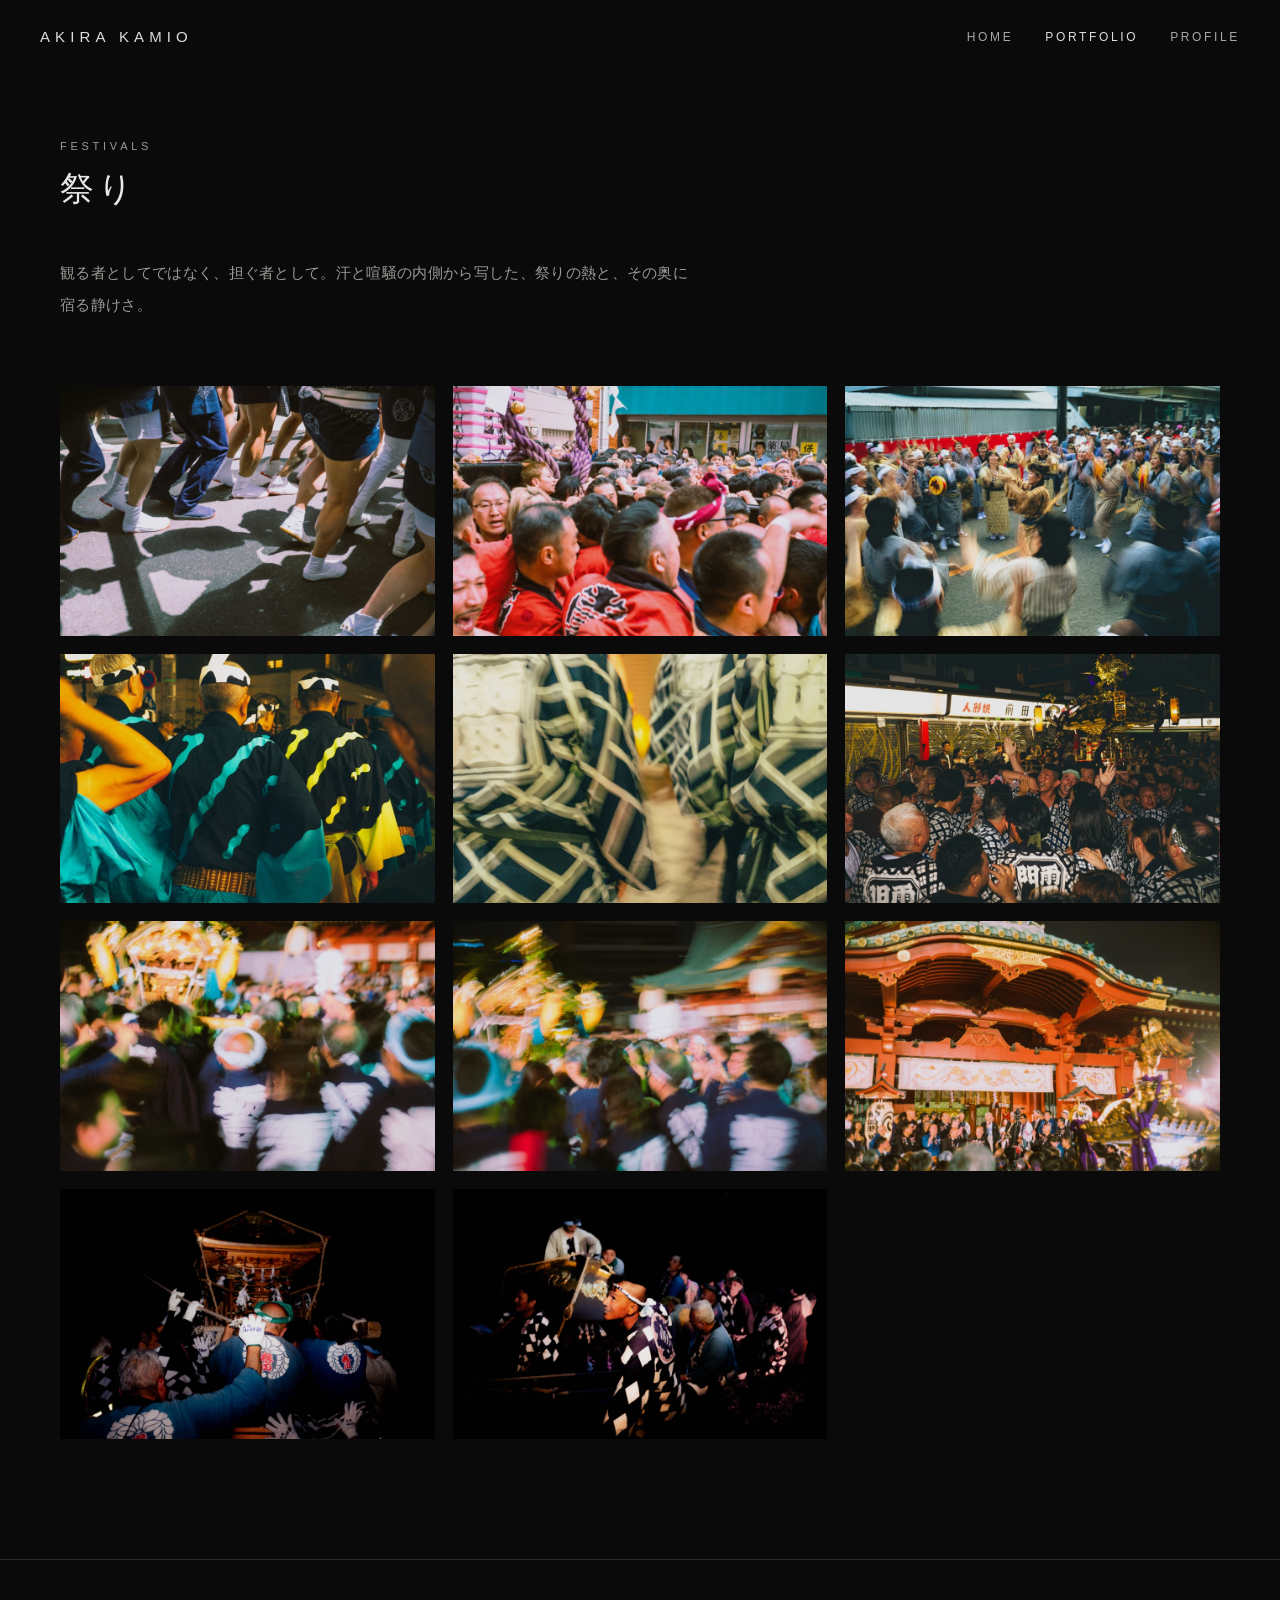
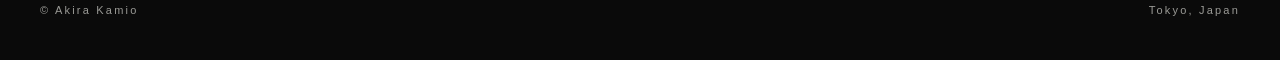
==== festivals.html @ dbfdaf99 "Add Festivals gallery (11 works, day-to-night sequence) Co-Authored-By: Claude Fable 5 <noreply@anth" ====
<!DOCTYPE html>
<html lang="ja">
<head>
<meta charset="UTF-8">
<meta name="viewport" content="width=device-width, initial-scale=1.0">
<title>祭り | AKIRA KAMIO</title>
<link rel="stylesheet" href="css/style.css">
</head>
<body>

<header class="site-header">
  <a class="brand" href="index.html">Akira Kamio</a>
  <nav class="nav">
    <a href="index.html">Home</a>
    <a href="portfolio.html" class="active">Portfolio</a>
    <a href="profile.html">Profile</a>
  </nav>
</header>

<main class="section" style="padding-top:140px">
  <p class="section-label">Festivals</p>
  <h2 class="section-title">祭り</h2>

  <div class="gallery-intro">
    <p>観る者としてではなく、担ぐ者として。汗と喧騒の内側から写した、祭りの熱と、その奥に宿る静けさ。</p>
  </div>

  <div class="grid">
    <a href="images/festivals/full/festival-01.jpg"><img src="images/festivals/thumb/festival-01.jpg" alt="" loading="lazy"></a>
    <a href="images/festivals/full/festival-02.jpg"><img src="images/festivals/thumb/festival-02.jpg" alt="" loading="lazy"></a>
    <a href="images/festivals/full/festival-03.jpg"><img src="images/festivals/thumb/festival-03.jpg" alt="" loading="lazy"></a>
    <a href="images/festivals/full/festival-04.jpg"><img src="images/festivals/thumb/festival-04.jpg" alt="" loading="lazy"></a>
    <a href="images/festivals/full/festival-05.jpg"><img src="images/festivals/thumb/festival-05.jpg" alt="" loading="lazy"></a>
    <a href="images/festivals/full/festival-06.jpg"><img src="images/festivals/thumb/festival-06.jpg" alt="" loading="lazy"></a>
    <a href="images/festivals/full/festival-07.jpg"><img src="images/festivals/thumb/festival-07.jpg" alt="" loading="lazy"></a>
    <a href="images/festivals/full/festival-08.jpg"><img src="images/festivals/thumb/festival-08.jpg" alt="" loading="lazy"></a>
    <a href="images/festivals/full/festival-09.jpg"><img src="images/festivals/thumb/festival-09.jpg" alt="" loading="lazy"></a>
    <a href="images/festivals/full/festival-10.jpg"><img src="images/festivals/thumb/festival-10.jpg" alt="" loading="lazy"></a>
    <a href="images/festivals/full/festival-11.jpg"><img src="images/festivals/thumb/festival-11.jpg" alt="" loading="lazy"></a>
  </div>
</main>

<footer class="site-footer">
  <span>© Akira Kamio</span>
  <span>Tokyo, Japan</span>
</footer>

<script src="js/main.js"></script>
</body>
</html>
---- css/style.css ----
/* ============================================
   AKIRA KAMIO — Photographer Portfolio
   black / minimal / photo-first
   ============================================ */

:root {
  --bg: #0a0a0a;
  --bg-soft: #111111;
  --text: #e8e8e6;
  --text-dim: #9a9a96;
  --line: #2a2a2a;
  --accent: #7fa8b8;
  --serif: "Hiragino Mincho ProN", "Yu Mincho", "Noto Serif JP", serif;
  --sans: "Helvetica Neue", Helvetica, "Hiragino Kaku Gothic ProN", "Yu Gothic", Arial, sans-serif;
}

* { margin: 0; padding: 0; box-sizing: border-box; }

html { scroll-behavior: smooth; }

body {
  background: var(--bg);
  color: var(--text);
  font-family: var(--sans);
  font-weight: 300;
  letter-spacing: 0.02em;
  -webkit-font-smoothing: antialiased;
}

img { max-width: 100%; display: block; }

a { color: inherit; text-decoration: none; }

/* ---------- Header ---------- */
.site-header {
  position: fixed;
  top: 0; left: 0; right: 0;
  z-index: 100;
  display: flex;
  align-items: center;
  justify-content: space-between;
  padding: 28px 40px;
  mix-blend-mode: difference;
}

.brand {
  font-size: 15px;
  letter-spacing: 0.34em;
  font-weight: 400;
  text-transform: uppercase;
}

.nav { display: flex; gap: 32px; }

.nav a {
  font-size: 12px;
  letter-spacing: 0.22em;
  text-transform: uppercase;
  color: var(--text);
  opacity: 0.75;
  transition: opacity 0.3s;
}

.nav a:hover, .nav a.active { opacity: 1; }

/* ---------- Home hero slideshow ---------- */
.hero {
  position: relative;
  height: 100vh;
  height: 100svh;
  overflow: hidden;
  background: #000;
}

.hero-slide {
  position: absolute;
  inset: 0;
  background-size: cover;
  background-position: center;
  opacity: 0;
  transition: opacity 2.4s ease;
}

.hero-slide.visible { opacity: 1; }

.hero-title {
  position: absolute;
  left: 40px;
  bottom: 48px;
  z-index: 5;
}

.hero-title h1 {
  font-size: clamp(22px, 3.4vw, 40px);
  font-weight: 300;
  letter-spacing: 0.4em;
  text-transform: uppercase;
  text-shadow: 0 1px 24px rgba(0,0,0,0.55);
}

.hero-title p {
  margin-top: 10px;
  font-family: var(--serif);
  font-size: 13.5px;
  letter-spacing: 0.28em;
  color: rgba(238,238,235,0.82);
  text-shadow: 0 1px 18px rgba(0,0,0,0.6);
}

.hero-scrollhint {
  position: absolute;
  right: 40px;
  bottom: 48px;
  z-index: 5;
  font-size: 10.5px;
  letter-spacing: 0.3em;
  text-transform: uppercase;
  color: rgba(238,238,235,0.6);
  writing-mode: vertical-rl;
}

/* ---------- Section base ---------- */
.section {
  max-width: 1240px;
  margin: 0 auto;
  padding: 120px 40px;
}

.section-label {
  font-size: 11px;
  letter-spacing: 0.34em;
  text-transform: uppercase;
  color: var(--text-dim);
  margin-bottom: 14px;
}

.section-title {
  font-family: var(--serif);
  font-size: clamp(24px, 3vw, 34px);
  font-weight: 400;
  letter-spacing: 0.12em;
  margin-bottom: 46px;
}

/* ---------- Portfolio category tiles ---------- */
.cat-grid {
  display: grid;
  grid-template-columns: repeat(3, 1fr);
  gap: 22px;
}

.cat-card {
  position: relative;
  aspect-ratio: 4 / 5;
  overflow: hidden;
  background: var(--bg-soft);
}

.cat-card img {
  width: 100%; height: 100%;
  object-fit: cover;
  transition: transform 1.2s ease, opacity 0.6s;
  opacity: 0.88;
}

.cat-card:hover img { transform: scale(1.04); opacity: 1; }

.cat-card .cat-name {
  position: absolute;
  left: 22px; bottom: 20px;
  z-index: 2;
}

.cat-card .cat-name span {
  display: block;
  font-size: 11px;
  letter-spacing: 0.3em;
  text-transform: uppercase;
  color: rgba(238,238,235,0.75);
  margin-bottom: 6px;
}

.cat-card .cat-name strong {
  font-family: var(--serif);
  font-size: 20px;
  font-weight: 400;
  letter-spacing: 0.14em;
  text-shadow: 0 1px 16px rgba(0,0,0,0.6);
}

.cat-card.soon { pointer-events: none; }
.cat-card.soon img { opacity: 0.35; filter: grayscale(30%); }
.cat-card.soon .cat-soon {
  position: absolute; inset: 0;
  display: flex; align-items: center; justify-content: center;
  font-size: 11px; letter-spacing: 0.32em; text-transform: uppercase;
  color: rgba(238,238,235,0.55);
}

/* ---------- Gallery ---------- */
.gallery-intro {
  max-width: 640px;
  margin-bottom: 64px;
}

.gallery-intro p {
  font-family: var(--serif);
  font-size: 14.5px;
  line-height: 2.2;
  color: var(--text-dim);
}

.grid {
  display: grid;
  grid-template-columns: repeat(3, 1fr);
  gap: 18px;
}

.grid a {
  display: block;
  overflow: hidden;
  background: var(--bg-soft);
  aspect-ratio: 3 / 2;
}

.grid a.portrait { grid-row: span 2; aspect-ratio: auto; }

.grid img {
  width: 100%; height: 100%;
  object-fit: cover;
  opacity: 0.92;
  transition: opacity 0.5s, transform 1.2s ease;
}

.grid a:hover img { opacity: 1; transform: scale(1.025); }

/* ---------- Lightbox ---------- */
.lightbox {
  position: fixed; inset: 0;
  z-index: 200;
  background: rgba(4,4,4,0.96);
  display: none;
  align-items: center;
  justify-content: center;
}

.lightbox.open { display: flex; }

.lightbox img {
  max-width: 92vw;
  max-height: 88vh;
  object-fit: contain;
  box-shadow: 0 0 80px rgba(0,0,0,0.8);
}

.lb-btn {
  position: absolute;
  top: 50%;
  transform: translateY(-50%);
  background: none; border: none;
  color: rgba(238,238,235,0.65);
  font-size: 34px;
  font-weight: 200;
  cursor: pointer;
  padding: 24px;
  transition: color 0.3s;
}

.lb-btn:hover { color: #fff; }
.lb-prev { left: 8px; }
.lb-next { right: 8px; }

.lb-close {
  position: absolute;
  top: 20px; right: 28px;
  background: none; border: none;
  color: rgba(238,238,235,0.65);
  font-size: 26px;
  cursor: pointer;
  transition: color 0.3s;
}

.lb-close:hover { color: #fff; }

/* ---------- Profile ---------- */
.profile-wrap {
  display: grid;
  grid-template-columns: 5fr 7fr;
  gap: 72px;
  align-items: start;
}

.profile-photo img { width: 100%; opacity: 0.94; }

.profile-name {
  font-family: var(--serif);
  font-size: 26px;
  font-weight: 400;
  letter-spacing: 0.16em;
  margin-bottom: 6px;
}

.profile-name-en {
  font-size: 11.5px;
  letter-spacing: 0.3em;
  text-transform: uppercase;
  color: var(--text-dim);
  margin-bottom: 36px;
}

.profile-body p {
  font-family: var(--serif);
  font-size: 14.5px;
  line-height: 2.3;
  margin-bottom: 1.8em;
  color: #d6d6d2;
}

.statement-block {
  margin-top: 72px;
  padding-top: 56px;
  border-top: 1px solid var(--line);
}

.statement-block h3 {
  font-family: var(--serif);
  font-size: 19px;
  font-weight: 400;
  letter-spacing: 0.2em;
  margin-bottom: 34px;
}

/* ---------- Footer ---------- */
.site-footer {
  border-top: 1px solid var(--line);
  padding: 44px 40px;
  display: flex;
  justify-content: space-between;
  align-items: center;
  font-size: 11px;
  letter-spacing: 0.2em;
  color: var(--text-dim);
}

/* ---------- Responsive ---------- */
@media (max-width: 900px) {
  .site-header { padding: 20px 20px; }
  .nav { gap: 18px; }
  .section { padding: 80px 20px; }
  .cat-grid { grid-template-columns: 1fr; }
  .cat-card { aspect-ratio: 3 / 2; }
  .grid { grid-template-columns: repeat(2, 1fr); gap: 10px; }
  .profile-wrap { grid-template-columns: 1fr; gap: 40px; }
  .hero-title { left: 20px; bottom: 36px; }
  .hero-scrollhint { display: none; }
}
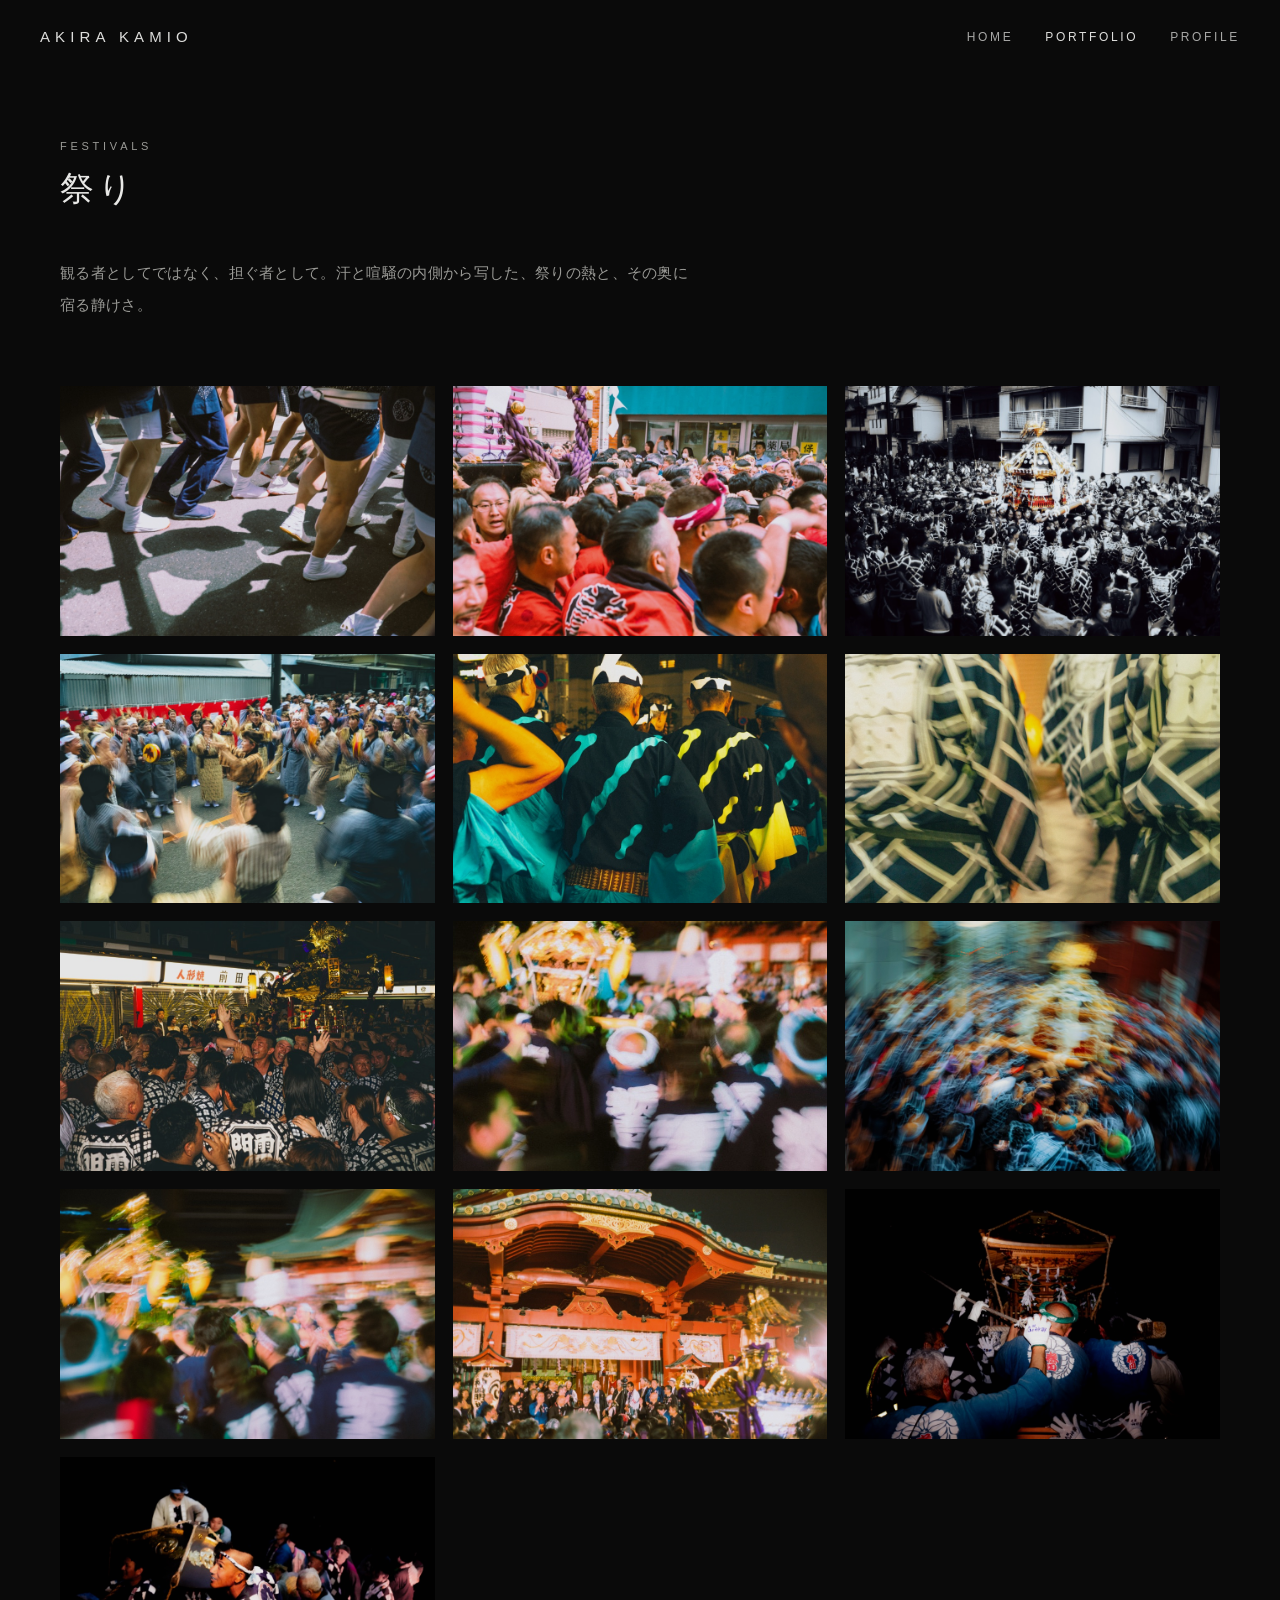
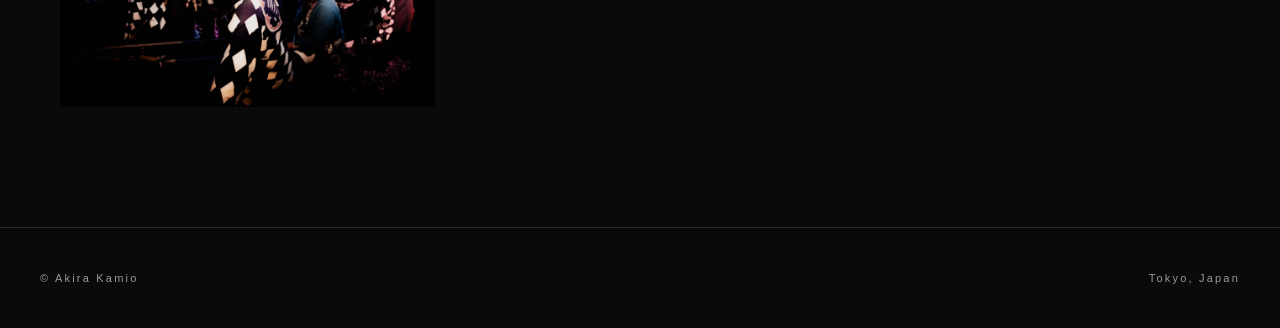
==== commit f451533d: "Add two festival works (selective-color mikoshi, swirl blur) Co-Authored-By: Claude Fable 5 <noreply" ====
--- a/festivals.html
+++ b/festivals.html
@@ -28,11 +28,13 @@
   <div class="grid">
     <a href="images/festivals/full/festival-01.jpg"><img src="images/festivals/thumb/festival-01.jpg" alt="" loading="lazy"></a>
     <a href="images/festivals/full/festival-02.jpg"><img src="images/festivals/thumb/festival-02.jpg" alt="" loading="lazy"></a>
+    <a href="images/festivals/full/festival-12.jpg"><img src="images/festivals/thumb/festival-12.jpg" alt="" loading="lazy"></a>
     <a href="images/festivals/full/festival-03.jpg"><img src="images/festivals/thumb/festival-03.jpg" alt="" loading="lazy"></a>
     <a href="images/festivals/full/festival-04.jpg"><img src="images/festivals/thumb/festival-04.jpg" alt="" loading="lazy"></a>
     <a href="images/festivals/full/festival-05.jpg"><img src="images/festivals/thumb/festival-05.jpg" alt="" loading="lazy"></a>
     <a href="images/festivals/full/festival-06.jpg"><img src="images/festivals/thumb/festival-06.jpg" alt="" loading="lazy"></a>
     <a href="images/festivals/full/festival-07.jpg"><img src="images/festivals/thumb/festival-07.jpg" alt="" loading="lazy"></a>
+    <a href="images/festivals/full/festival-13.jpg"><img src="images/festivals/thumb/festival-13.jpg" alt="" loading="lazy"></a>
     <a href="images/festivals/full/festival-08.jpg"><img src="images/festivals/thumb/festival-08.jpg" alt="" loading="lazy"></a>
     <a href="images/festivals/full/festival-09.jpg"><img src="images/festivals/thumb/festival-09.jpg" alt="" loading="lazy"></a>
     <a href="images/festivals/full/festival-10.jpg"><img src="images/festivals/thumb/festival-10.jpg" alt="" loading="lazy"></a>
